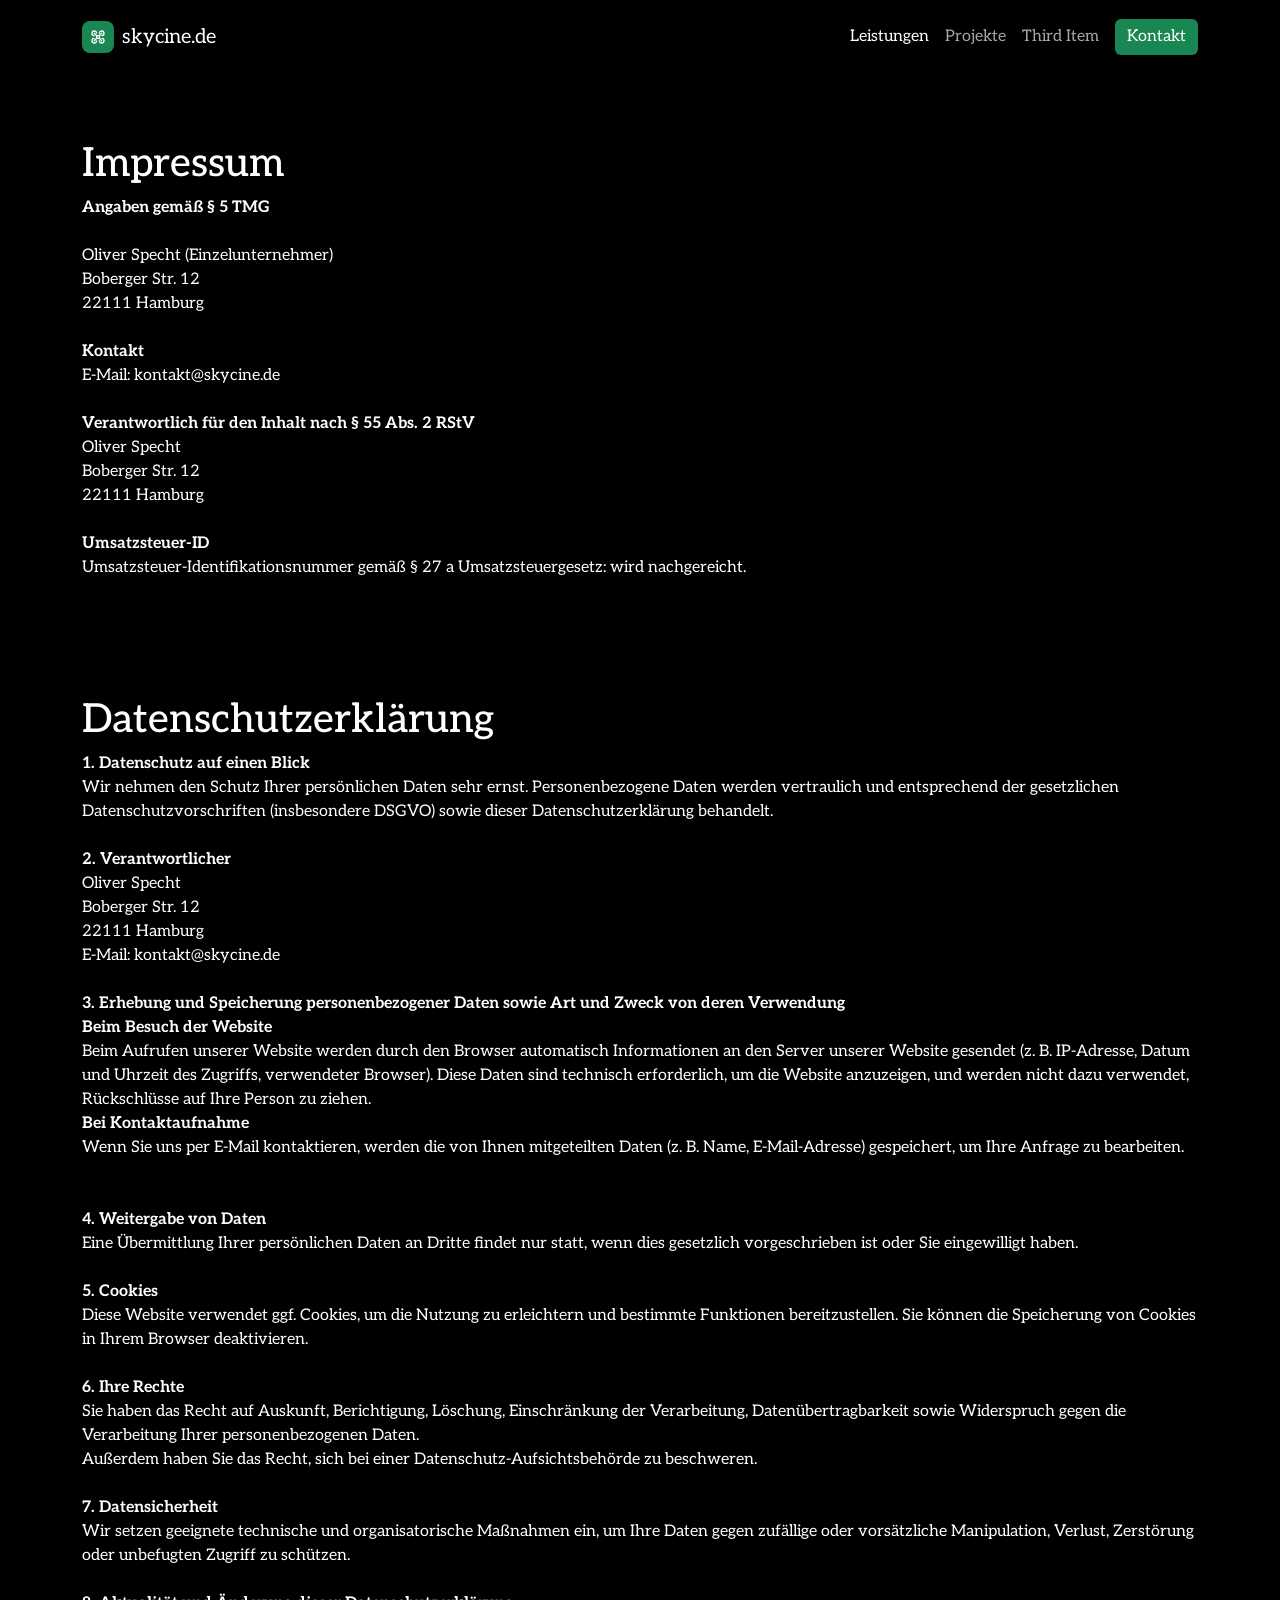
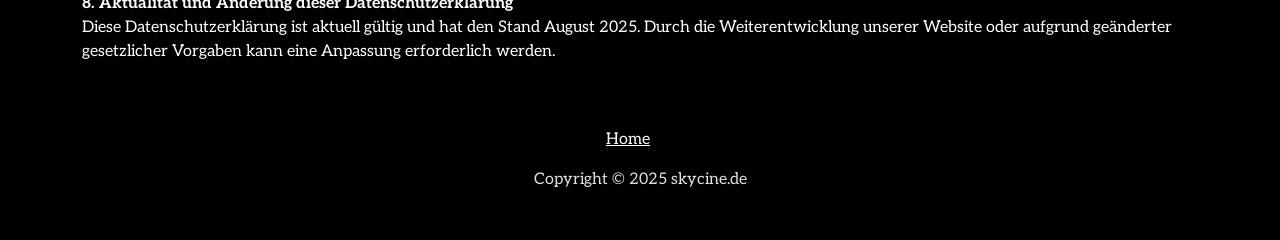
==== impressum.html @ 8486cd37 "Update" ====
<!DOCTYPE html>
<html data-bs-theme="light" lang="en">

<head>
    <meta charset="utf-8">
    <meta name="viewport" content="width=device-width, initial-scale=1.0, shrink-to-fit=no">
    <title>skycine</title>
    <link rel="stylesheet" href="assets/bootstrap/css/bootstrap.min.css">
    <link rel="stylesheet" href="https://fonts.googleapis.com/css?family=Aleo:300,400,500,600,700,800,900&amp;display=swap">
    <link rel="stylesheet" href="assets/css/Navbar-Right-Links-icons.css">
    <link rel="stylesheet" href="assets/css/styles.css">
</head>

<body>
    <nav class="navbar navbar-expand-md py-3" style="--bs-body-color: #ffffff;">
        <div class="container"><a class="navbar-brand d-flex align-items-center" href="index.html"><span class="bs-icon-sm bs-icon-rounded bs-icon-primary d-flex justify-content-center align-items-center me-2 bs-icon" style="background: var(--bs-success);"><svg xmlns="http://www.w3.org/2000/svg" width="1em" height="1em" viewBox="0 0 24 24" stroke-width="2" stroke="currentColor" fill="none" stroke-linecap="round" stroke-linejoin="round" class="icon icon-tabler icon-tabler-drone">
                        <path stroke="none" d="M0 0h24v24H0z" fill="none"></path>
                        <path d="M10 10h4v4h-4z"></path>
                        <path d="M10 10l-3.5 -3.5"></path>
                        <path d="M9.96 6a3.5 3.5 0 1 0 -3.96 3.96"></path>
                        <path d="M14 10l3.5 -3.5"></path>
                        <path d="M18 9.96a3.5 3.5 0 1 0 -3.96 -3.96"></path>
                        <path d="M14 14l3.5 3.5"></path>
                        <path d="M14.04 18a3.5 3.5 0 1 0 3.96 -3.96"></path>
                        <path d="M10 14l-3.5 3.5"></path>
                        <path d="M6 14.04a3.5 3.5 0 1 0 3.96 3.96"></path>
                    </svg></span><span style="--bs-body-color: #ffffff;"><span style="color: rgb(255, 255, 255);">skycine.de</span></span></a><button data-bs-toggle="collapse" class="navbar-toggler" data-bs-target="#navcol-2"><span class="visually-hidden">Toggle navigation</span><span class="navbar-toggler-icon"></span></button>
            <div class="collapse navbar-collapse" id="navcol-2">
                <ul class="navbar-nav ms-auto">
                    <li class="nav-item"><a class="nav-link active" style="color: rgb(255,255,255);" href="index.html">Leistungen</a></li>
                    <li class="nav-item"><a class="nav-link" href="index.html" style="color: rgba(255,255,255,0.65);">Projekte</a></li>
                    <li class="nav-item"><a class="nav-link" href="index.html" style="color: rgba(255,255,255,0.65);">Third Item</a></li>
                </ul><a class="btn btn-primary ms-md-2" role="button" style="background: var(--bs-success);border-style: none;" href="index.html">Kontakt</a>
            </div>
        </div>
    </nav>
    <section style="height: 50px;">
        <div class="container">
            <h1 class="ms-0 ps-0 pe-0 pb-0"></h1>
            <p class="ps-0 pe-0 pb-0"></p>
        </div>
    </section>
    <section>
        <div class="container">
            <h1 class="ms-0 ps-0 pe-0 pb-0">Impressum</h1>
            <p class="ps-0 pe-0 pb-0"><strong>Angaben gemäß § 5 TMG</strong><br><br>Oliver Specht (Einzelunternehmer)<br>Boberger Str. 12<br>22111 Hamburg<br><br><strong>Kontakt</strong><br>E-Mail: kontakt@skycine.de<br><br><strong>Verantwortlich für den Inhalt nach § 55 Abs. 2 RStV</strong><br>Oliver Specht<br>Boberger Str. 12<br>22111 Hamburg<br><br><strong>Umsatzsteuer-ID</strong><br>Umsatzsteuer-Identifikationsnummer gemäß § 27 a Umsatzsteuergesetz: wird nachgereicht.</p>
        </div>
    </section>
    <section>
        <div class="container" style="height: 100px;">
            <h1 class="ps-0 pe-0"></h1>
            <p class="ps-0 pe-0"></p>
        </div>
    </section>
    <section>
        <div class="container">
            <h1 class="ps-0 pe-0">Datenschutzerklärung</h1>
            <p class="ps-0 pe-0"><strong>1. Datenschutz auf einen Blick</strong><br>Wir nehmen den Schutz Ihrer persönlichen Daten sehr ernst. Personenbezogene Daten werden vertraulich und entsprechend der gesetzlichen Datenschutzvorschriften (insbesondere DSGVO) sowie dieser Datenschutzerklärung behandelt.<br><br><strong>2. Verantwortlicher</strong><br>Oliver Specht<br>Boberger Str. 12<br>22111 Hamburg<br>E-Mail: kontakt@skycine.de<br><br><strong>3. Erhebung und Speicherung personenbezogener Daten sowie Art und Zweck von deren Verwendung</strong><br> <strong>Beim Besuch der Website</strong><br>Beim Aufrufen unserer Website werden durch den Browser automatisch Informationen an den Server unserer Website gesendet (z. B. IP-Adresse, Datum und Uhrzeit des Zugriffs, verwendeter Browser). Diese Daten sind technisch erforderlich, um die Website anzuzeigen, und werden nicht dazu verwendet, Rückschlüsse auf Ihre Person zu ziehen.<br><strong>Bei Kontaktaufnahme</strong><br>Wenn Sie uns per E-Mail kontaktieren, werden die von Ihnen mitgeteilten Daten (z. B. Name, E-Mail-Adresse) gespeichert, um Ihre Anfrage zu bearbeiten.<br><br><br><strong>4. Weitergabe von Daten</strong><br>Eine Übermittlung Ihrer persönlichen Daten an Dritte findet nur statt, wenn dies gesetzlich vorgeschrieben ist oder Sie eingewilligt haben.<br><br><strong>5. Cookies</strong><br>Diese Website verwendet ggf. Cookies, um die Nutzung zu erleichtern und bestimmte Funktionen bereitzustellen. Sie können die Speicherung von Cookies in Ihrem Browser deaktivieren.<br><br><strong>6. Ihre Rechte</strong><br>Sie haben das Recht auf Auskunft, Berichtigung, Löschung, Einschränkung der Verarbeitung, Datenübertragbarkeit sowie Widerspruch gegen die Verarbeitung Ihrer personenbezogenen Daten.<br>Außerdem haben Sie das Recht, sich bei einer Datenschutz-Aufsichtsbehörde zu beschweren.<br><br><strong>7. Datensicherheit</strong><br>Wir setzen geeignete technische und organisatorische Maßnahmen ein, um Ihre Daten gegen zufällige oder vorsätzliche Manipulation, Verlust, Zerstörung oder unbefugten Zugriff zu schützen.<br><br><strong>8. Aktualität und Änderung dieser Datenschutzerklärung</strong><br>Diese Datenschutzerklärung ist aktuell gültig und hat den Stand August 2025. Durch die Weiterentwicklung unserer Website oder aufgrund geänderter gesetzlicher Vorgaben kann eine Anpassung erforderlich werden.</p>
        </div>
    </section>
    <footer class="text-center" data-bs-theme="dark" style="--bs-body-bg: rgb(0,0,0);--bs-body-color: #ffffff;">
        <div class="container py-4 py-lg-5">
            <ul class="list-inline">
                <li class="list-inline-item me-4"><a class="link-body-emphasis" href="index.html">Home</a></li>
            </ul>
            <p class="text-body mb-0">Copyright © 2025 skycine.de</p>
        </div>
    </footer>
    <script src="assets/bootstrap/js/bootstrap.min.js"></script>
    <script src="assets/js/bs-init.js"></script>
</body>

</html>
---- assets/css/Navbar-Right-Links-icons.css ----
.bs-icon {
  --bs-icon-size: .75rem;
  display: flex;
  flex-shrink: 0;
  justify-content: center;
  align-items: center;
  font-size: var(--bs-icon-size);
  width: calc(var(--bs-icon-size) * 2);
  height: calc(var(--bs-icon-size) * 2);
  color: var(--bs-primary);
}

.bs-icon-xs {
  --bs-icon-size: 1rem;
  width: calc(var(--bs-icon-size) * 1.5);
  height: calc(var(--bs-icon-size) * 1.5);
}

.bs-icon-sm {
  --bs-icon-size: 1rem;
}

.bs-icon-md {
  --bs-icon-size: 1.5rem;
}

.bs-icon-lg {
  --bs-icon-size: 2rem;
}

.bs-icon-xl {
  --bs-icon-size: 2.5rem;
}

.bs-icon.bs-icon-primary {
  color: var(--bs-white);
  background: var(--bs-primary);
}

.bs-icon.bs-icon-primary-light {
  color: var(--bs-primary);
  background: rgba(var(--bs-primary-rgb), .2);
}

.bs-icon.bs-icon-semi-white {
  color: var(--bs-primary);
  background: rgba(255, 255, 255, .5);
}

.bs-icon.bs-icon-rounded {
  border-radius: .5rem;
}

.bs-icon.bs-icon-circle {
  border-radius: 50%;
}
---- assets/css/styles.css ----
body {
  font-family: Aleo, serif;
  --bs-body-color: #ffffff;
  --bs-body-bg: #000000;
}

footer {
}
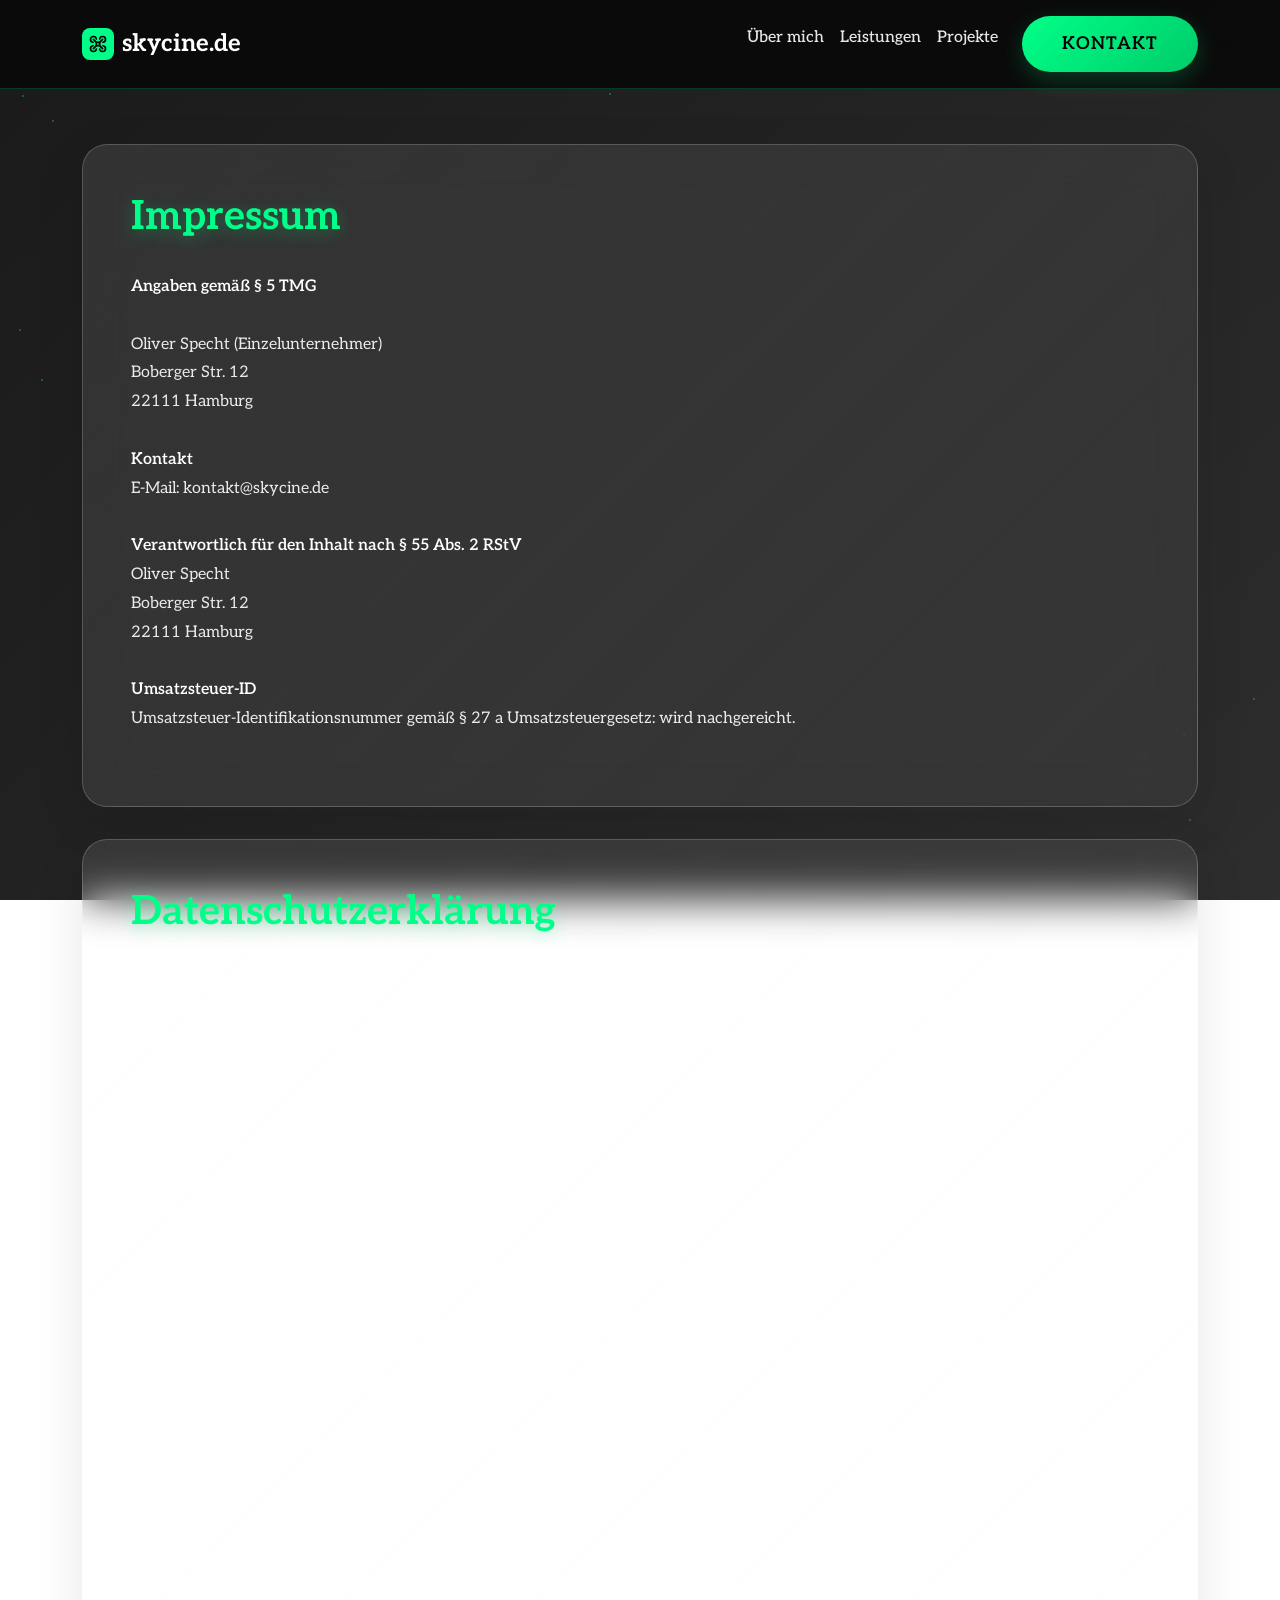
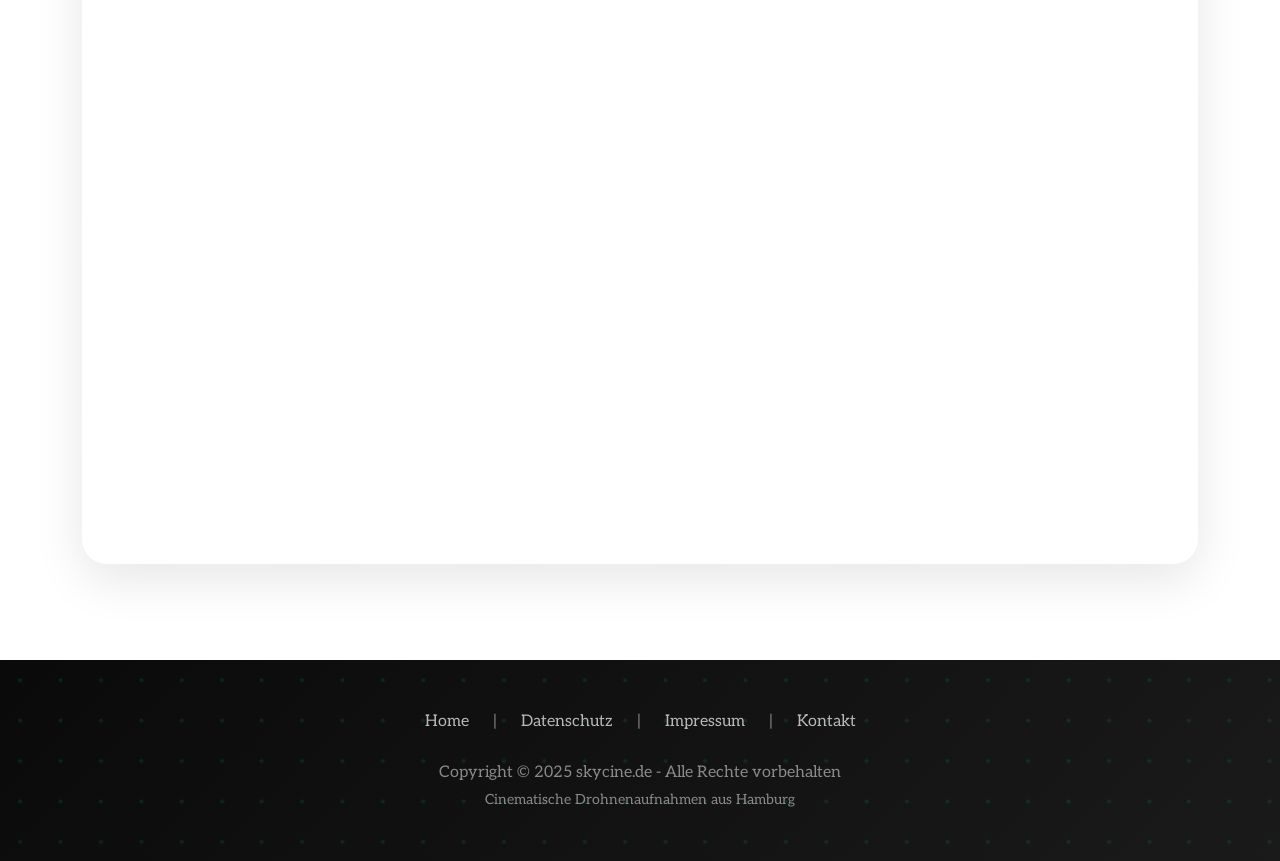
==== commit f0543964: "update" ====
--- a/impressum.html
+++ b/impressum.html
@@ -1,73 +1,464 @@
 <!DOCTYPE html>
-<html data-bs-theme="light" lang="en">
-
+<html lang="de" data-bs-theme="light">
 <head>
-    <meta charset="utf-8">
-    <meta name="viewport" content="width=device-width, initial-scale=1.0, shrink-to-fit=no">
-    <title>skycine</title>
-    <link rel="stylesheet" href="assets/bootstrap/css/bootstrap.min.css">
-    <link rel="stylesheet" href="https://fonts.googleapis.com/css?family=Aleo:300,400,500,600,700,800,900&amp;display=swap">
-    <link rel="stylesheet" href="assets/css/Navbar-Right-Links-icons.css">
-    <link rel="stylesheet" href="assets/css/styles.css">
+  <meta charset="utf-8">
+  <meta name="viewport" content="width=device-width, initial-scale=1.0">
+  <title>Impressum & Datenschutz - skycine.de</title>
+  <link rel="stylesheet" href="assets/bootstrap/css/bootstrap.min.css">
+  <link rel="stylesheet" href="https://fonts.googleapis.com/css?family=Aleo:300,400,500,600,700,800,900&display=swap">
+  <link rel="stylesheet" href="assets/fonts/simple-line-icons.min.css">
+  <link rel="stylesheet" href="assets/css/Navbar-Right-Links-icons.css">
+  <link rel="stylesheet" href="assets/css/styles.css">
+  <!-- AOS Animation Library -->
+  <link href="https://unpkg.com/aos@2.3.1/dist/aos.css" rel="stylesheet">
+  <style>
+    :root {
+      --brand-green: #00ff88;
+      --brand-green-dark: #00cc6a;
+      --brand-dark: #0a0a0a;
+      --brand-light: #ffffff;
+      --gradient-primary: linear-gradient(135deg, #667eea 0%, #764ba2 100%);
+      --gradient-secondary: linear-gradient(135deg, #f093fb 0%, #f5576c 100%);
+      --gradient-hero: linear-gradient(135deg, rgba(0,255,136,0.9) 0%, rgba(102,126,234,0.8) 100%);
+    }
+
+    * {
+      margin: 0;
+      padding: 0;
+      box-sizing: border-box;
+    }
+
+    html { 
+      scroll-behavior: smooth; 
+      overflow-x: hidden;
+    }
+    
+    body { 
+      padding-top: 80px; 
+      font-family: 'Aleo', serif; 
+      line-height: 1.7;
+      overflow-x: hidden;
+      background: linear-gradient(135deg, #1a1a1a 0%, #2d2d2d 100%);
+      background-attachment: fixed;
+      color: #ffffff;
+    }
+
+    /* Floating particles background */
+    .particles {
+      position: fixed;
+      top: 0;
+      left: 0;
+      width: 100%;
+      height: 100%;
+      pointer-events: none;
+      z-index: -1;
+    }
+
+    .particle {
+      position: absolute;
+      width: 2px;
+      height: 2px;
+      background: rgba(0, 255, 136, 0.4);
+      border-radius: 50%;
+      animation: float 8s ease-in-out infinite;
+    }
+
+    @keyframes float {
+      0%, 100% { transform: translateY(0px) rotate(0deg); opacity: 0; }
+      50% { transform: translateY(-100px) rotate(180deg); opacity: 0.3; }
+    }
+
+    /* Anchor offset so fixed navbar doesn't cover headings */
+    section { scroll-margin-top: 100px; }
+
+    /* ENHANCED NAVBAR */
+    .navbar { 
+      background: rgba(10, 10, 10, 0.95) !important;
+      backdrop-filter: blur(20px);
+      border-bottom: 1px solid rgba(0, 255, 136, 0.2);
+      transition: all 0.3s ease;
+    }
+    
+    .navbar.scrolled {
+      background: rgba(10, 10, 10, 0.98) !important;
+      box-shadow: 0 8px 32px rgba(0, 0, 0, 0.3);
+    }
+
+    .navbar .nav-link { 
+      color: #ffffff; 
+      opacity: .9; 
+      position: relative;
+      transition: all 0.3s ease;
+      font-weight: 500;
+    }
+
+    .navbar .nav-link::after {
+      content: '';
+      position: absolute;
+      width: 0;
+      height: 2px;
+      bottom: -5px;
+      left: 50%;
+      background: var(--brand-green);
+      transition: all 0.3s ease;
+      transform: translateX(-50%);
+    }
+    
+    .navbar .nav-link:hover, .navbar .nav-link:focus { 
+      opacity: 1; 
+      color: var(--brand-green);
+    }
+
+    .navbar .nav-link:hover::after {
+      width: 100%;
+    }
+
+    .navbar-brand {
+      font-weight: 700;
+      font-size: 1.5rem;
+      transition: all 0.3s ease;
+      color: #ffffff !important;
+    }
+
+    .navbar-brand:hover {
+      transform: scale(1.05);
+    }
+
+    /* ENHANCED BUTTONS */
+    .btn-enhanced {
+      background: linear-gradient(135deg, var(--brand-green) 0%, var(--brand-green-dark) 100%);
+      border: none;
+      padding: 15px 40px;
+      font-size: 1.1rem;
+      font-weight: 600;
+      border-radius: 50px;
+      position: relative;
+      overflow: hidden;
+      transition: all 0.3s ease;
+      box-shadow: 0 8px 25px rgba(0, 255, 136, 0.2);
+      text-transform: uppercase;
+      letter-spacing: 1px;
+      color: #000;
+    }
+
+    .btn-enhanced::before {
+      content: '';
+      position: absolute;
+      top: 0;
+      left: -100%;
+      width: 100%;
+      height: 100%;
+      background: linear-gradient(90deg, transparent, rgba(255,255,255,0.3), transparent);
+      transition: all 0.5s ease;
+    }
+
+    .btn-enhanced:hover::before {
+      left: 100%;
+    }
+
+    .btn-enhanced:hover {
+      transform: translateY(-3px);
+      box-shadow: 0 12px 35px rgba(0, 255, 136, 0.3);
+      color: #000;
+    }
+
+    /* GLASSMORPHISM CARDS */
+    .glass-card {
+      background: rgba(255, 255, 255, 0.05);
+      backdrop-filter: blur(15px);
+      border: 1px solid rgba(255, 255, 255, 0.1);
+      border-radius: 20px;
+      padding: 2rem;
+      transition: all 0.3s ease;
+      box-shadow: 0 8px 32px rgba(0, 0, 0, 0.3);
+    }
+
+    .glass-card:hover {
+      transform: translateY(-5px);
+      box-shadow: 0 15px 40px rgba(0, 0, 0, 0.4);
+      background: rgba(255, 255, 255, 0.08);
+    }
+
+    /* CONTENT STYLING */
+    .content-section {
+      min-height: calc(100vh - 160px);
+      padding: 4rem 0;
+    }
+
+    .content-card {
+      background: linear-gradient(135deg, rgba(255,255,255,0.1) 0%, rgba(255,255,255,0.05) 100%);
+      backdrop-filter: blur(20px);
+      border: 1px solid rgba(255,255,255,0.2);
+      border-radius: 25px;
+      padding: 3rem;
+      box-shadow: 0 15px 50px rgba(0, 0, 0, 0.1);
+      transition: all 0.3s ease;
+      margin-bottom: 2rem;
+    }
+
+    .content-card:hover {
+      transform: translateY(-5px);
+      box-shadow: 0 25px 70px rgba(0, 0, 0, 0.15);
+    }
+
+    .content-card h1 {
+      color: var(--brand-green);
+      font-weight: 700;
+      margin-bottom: 2rem;
+      font-size: 2.5rem;
+      text-shadow: 0 4px 18px rgba(0,255,136,0.3);
+    }
+
+    .content-card h2 {
+      color: var(--brand-green);
+      font-weight: 600;
+      margin-top: 2rem;
+      margin-bottom: 1rem;
+    }
+
+    .content-card p {
+      color: rgba(255,255,255,0.9);
+      line-height: 1.8;
+      margin-bottom: 1.5rem;
+    }
+
+    .content-card strong {
+      color: #ffffff;
+      font-weight: 600;
+    }
+
+    /* Loading Overlay */
+    .loading-overlay {
+      position: fixed;
+      top: 0;
+      left: 0;
+      width: 100%;
+      height: 100%;
+      background: linear-gradient(135deg, #1a1a1a 0%, #2d2d2d 100%);
+      z-index: 9999;
+      display: flex;
+      align-items: center;
+      justify-content: center;
+      opacity: 1;
+      transition: opacity 0.5s ease;
+    }
+
+    .loading-overlay.hidden {
+      opacity: 0;
+      pointer-events: none;
+    }
+
+    .loader {
+      width: 50px;
+      height: 50px;
+      border: 3px solid rgba(255,255,255,0.3);
+      border-top: 3px solid var(--brand-green);
+      border-radius: 50%;
+      animation: spin 1s linear infinite;
+    }
+
+    @keyframes spin {
+      0% { transform: rotate(0deg); }
+      100% { transform: rotate(360deg); }
+    }
+
+    /* FOOTER */
+    footer {
+      background: linear-gradient(135deg, #0a0a0a 0%, #1a1a1a 100%);
+      position: relative;
+      overflow: hidden;
+    }
+
+    footer::before {
+      content: '';
+      position: absolute;
+      top: 0;
+      left: 0;
+      right: 0;
+      bottom: 0;
+      background: url('data:image/svg+xml,<svg xmlns="http://www.w3.org/2000/svg" viewBox="0 0 100 100"><defs><pattern id="dots" width="20" height="20" patternUnits="userSpaceOnUse"><circle cx="10" cy="10" r="1" fill="%2300ff88" opacity="0.1"/></pattern></defs><rect width="100" height="100" fill="url(%23dots)"/></svg>');
+      z-index: 0;
+    }
+
+    footer .container {
+      position: relative;
+      z-index: 1;
+    }
+
+    footer a {
+      color: rgba(255,255,255,0.7);
+      text-decoration: none;
+      transition: all 0.3s ease;
+    }
+
+    footer a:hover {
+      color: var(--brand-green);
+    }
+
+    /* RESPONSIVE IMPROVEMENTS */
+    @media (max-width: 768px) {
+      .content-card {
+        padding: 2rem 1.5rem;
+      }
+      
+      .content-card h1 {
+        font-size: 2rem;
+      }
+      
+      .btn-enhanced {
+        padding: 12px 30px;
+        font-size: 1rem;
+      }
+    }
+  </style>
 </head>
-
 <body>
-    <nav class="navbar navbar-expand-md py-3" style="--bs-body-color: #ffffff;">
-        <div class="container"><a class="navbar-brand d-flex align-items-center" href="index.html"><span class="bs-icon-sm bs-icon-rounded bs-icon-primary d-flex justify-content-center align-items-center me-2 bs-icon" style="background: var(--bs-success);"><svg xmlns="http://www.w3.org/2000/svg" width="1em" height="1em" viewBox="0 0 24 24" stroke-width="2" stroke="currentColor" fill="none" stroke-linecap="round" stroke-linejoin="round" class="icon icon-tabler icon-tabler-drone">
-                        <path stroke="none" d="M0 0h24v24H0z" fill="none"></path>
-                        <path d="M10 10h4v4h-4z"></path>
-                        <path d="M10 10l-3.5 -3.5"></path>
-                        <path d="M9.96 6a3.5 3.5 0 1 0 -3.96 3.96"></path>
-                        <path d="M14 10l3.5 -3.5"></path>
-                        <path d="M18 9.96a3.5 3.5 0 1 0 -3.96 -3.96"></path>
-                        <path d="M14 14l3.5 3.5"></path>
-                        <path d="M14.04 18a3.5 3.5 0 1 0 3.96 -3.96"></path>
-                        <path d="M10 14l-3.5 3.5"></path>
-                        <path d="M6 14.04a3.5 3.5 0 1 0 3.96 3.96"></path>
-                    </svg></span><span style="--bs-body-color: #ffffff;"><span style="color: rgb(255, 255, 255);">skycine.de</span></span></a><button data-bs-toggle="collapse" class="navbar-toggler" data-bs-target="#navcol-2"><span class="visually-hidden">Toggle navigation</span><span class="navbar-toggler-icon"></span></button>
-            <div class="collapse navbar-collapse" id="navcol-2">
-                <ul class="navbar-nav ms-auto">
-                    <li class="nav-item"><a class="nav-link active" style="color: rgb(255,255,255);" href="index.html">Leistungen</a></li>
-                    <li class="nav-item"><a class="nav-link" href="index.html" style="color: rgba(255,255,255,0.65);">Projekte</a></li>
-                    <li class="nav-item"><a class="nav-link" href="index.html" style="color: rgba(255,255,255,0.65);">Third Item</a></li>
-                </ul><a class="btn btn-primary ms-md-2" role="button" style="background: var(--bs-success);border-style: none;" href="index.html">Kontakt</a>
+  <!-- Loading Overlay -->
+  <div class="loading-overlay" id="loadingOverlay">
+    <div class="loader"></div>
+  </div>
+
+  <!-- Floating Particles -->
+  <div class="particles" id="particles"></div>
+
+  <!-- Enhanced Navbar -->
+  <nav class="navbar navbar-expand-md navbar-dark py-3 fixed-top" id="mainNavbar">
+    <div class="container">
+      <a class="navbar-brand d-flex align-items-center" href="index.html" data-aos="fade-right">
+        <span class="bs-icon-sm bs-icon-rounded bs-icon-primary d-flex justify-content-center align-items-center me-2 bs-icon" style="background: var(--brand-green); color: #000;">
+          <svg xmlns="http://www.w3.org/2000/svg" width="20" height="20" viewBox="0 0 24 24" stroke-width="2" stroke="currentColor" fill="none" stroke-linecap="round" stroke-linejoin="round" class="icon icon-tabler icon-tabler-drone">
+            <path stroke="none" d="M0 0h24v24H0z" fill="none"></path>
+            <path d="M10 10h4v4h-4z"></path>
+            <path d="M10 10l-3.5 -3.5"></path>
+            <path d="M9.96 6a3.5 3.5 0 1 0 -3.96 3.96"></path>
+            <path d="M14 10l3.5 -3.5"></path>
+            <path d="M18 9.96a3.5 3.5 0 1 0 -3.96 -3.96"></path>
+            <path d="M14 14l3.5 3.5"></path>
+            <path d="M14.04 18a3.5 3.5 0 1 0 3.96 -3.96"></path>
+            <path d="M10 14l-3.5 3.5"></path>
+            <path d="M6 14.04a3.5 3.5 0 1 0 3.96 3.96"></path>
+          </svg>
+        </span>
+        <span>skycine.de</span>
+      </a>
+      <button class="navbar-toggler" type="button" data-bs-toggle="collapse" data-bs-target="#navbarNav">
+        <span class="navbar-toggler-icon"></span>
+      </button>
+      <div class="collapse navbar-collapse" id="navbarNav">
+        <ul class="navbar-nav ms-auto" data-aos="fade-left">
+          <li class="nav-item"><a class="nav-link" href="index.html#ueber-uns">Über mich</a></li>
+          <li class="nav-item"><a class="nav-link" href="index.html#leistungen">Leistungen</a></li>
+          <li class="nav-item"><a class="nav-link" href="index.html#projekte">Projekte</a></li>
+          <li class="nav-item"><a class="btn btn-enhanced ms-md-3" href="index.html#kontakt">Kontakt</a></li>
+        </ul>
+      </div>
+    </div>
+  </nav>
+
+  <!-- Content Section -->
+  <section class="content-section">
+    <div class="container">
+      <div class="content-card" data-aos="fade-up">
+        <h1>Impressum</h1>
+        <p><strong>Angaben gemäß § 5 TMG</strong><br><br>Oliver Specht (Einzelunternehmer)<br>Boberger Str. 12<br>22111 Hamburg<br><br><strong>Kontakt</strong><br>E-Mail: kontakt@skycine.de<br><br><strong>Verantwortlich für den Inhalt nach § 55 Abs. 2 RStV</strong><br>Oliver Specht<br>Boberger Str. 12<br>22111 Hamburg<br><br><strong>Umsatzsteuer-ID</strong><br>Umsatzsteuer-Identifikationsnummer gemäß § 27 a Umsatzsteuergesetz: wird nachgereicht.</p>
+      </div>
+
+      <div class="content-card" data-aos="fade-up" data-aos-delay="200">
+        <h1>Datenschutzerklärung</h1>
+        <p><strong>1. Datenschutz auf einen Blick</strong><br>Wir nehmen den Schutz Ihrer persönlichen Daten sehr ernst. Personenbezogene Daten werden vertraulich und entsprechend der gesetzlichen Datenschutzvorschriften (insbesondere DSGVO) sowie dieser Datenschutzerklärung behandelt.<br><br><strong>2. Verantwortlicher</strong><br>Oliver Specht<br>Boberger Str. 12<br>22111 Hamburg<br>E-Mail: kontakt@skycine.de<br><br><strong>3. Erhebung und Speicherung personenbezogener Daten sowie Art und Zweck von deren Verwendung</strong><br> <strong>Beim Besuch der Website</strong><br>Beim Aufrufen unserer Website werden durch den Browser automatisch Informationen an den Server unserer Website gesendet (z. B. IP-Adresse, Datum und Uhrzeit des Zugriffs, verwendeter Browser). Diese Daten sind technisch erforderlich, um die Website anzuzeigen, und werden nicht dazu verwendet, Rückschlüsse auf Ihre Person zu ziehen.<br><strong>Bei Kontaktaufnahme</strong><br>Wenn Sie uns per E-Mail kontaktieren, werden die von Ihnen mitgeteilten Daten (z. B. Name, E-Mail-Adresse) gespeichert, um Ihre Anfrage zu bearbeiten.<br><br><br><strong>4. Weitergabe von Daten</strong><br>Eine Übermittlung Ihrer persönlichen Daten an Dritte findet nur statt, wenn dies gesetzlich vorgeschrieben ist oder Sie eingewilligt haben.<br><br><strong>5. Cookies</strong><br>Diese Website verwendet ggf. Cookies, um die Nutzung zu erleichtern und bestimmte Funktionen bereitzustellen. Sie können die Speicherung von Cookies in Ihrem Browser deaktivieren.<br><br><strong>6. Ihre Rechte</strong><br>Sie haben das Recht auf Auskunft, Berichtigung, Löschung, Einschränkung der Verarbeitung, Datenübertragbarkeit sowie Widerspruch gegen die Verarbeitung Ihrer personenbezogenen Daten.<br>Außerdem haben Sie das Recht, sich bei einer Datenschutz-Aufsichtsbehörde zu beschweren.<br><br><strong>7. Datensicherheit</strong><br>Wir setzen geeignete technische und organisatorische Maßnahmen ein, um Ihre Daten gegen zufällige oder vorsätzliche Manipulation, Verlust, Zerstörung oder unbefugten Zugriff zu schützen.<br><br><strong>8. Aktualität und Änderung dieser Datenschutzerklärung</strong><br>Diese Datenschutzerklärung ist aktuell gültig und hat den Stand August 2025. Durch die Weiterentwicklung unserer Website oder aufgrund geänderter gesetzlicher Vorgaben kann eine Anpassung erforderlich werden.</p>
+      </div>
+    </div>
+  </section>
+
+  <!-- Enhanced Footer -->
+  <footer class="text-center py-5">
+    <div class="container">
+      <div class="row">
+        <div class="col-12">
+          <div class="mb-4" data-aos="fade-up" data-aos-delay="100">
+            <div class="d-flex justify-content-center flex-wrap gap-4">
+              <a href="index.html">Home</a>
+              <span class="text-white-50">|</span>
+              <a href="impressum.html">Datenschutz</a>
+              <span class="text-white-50">|</span>
+              <a href="impressum.html">Impressum</a>
+              <span class="text-white-50">|</span>
+              <a href="index.html#kontakt">Kontakt</a>
             </div>
+          </div>
+          <p class="text-white-50 mb-0" data-aos="fade-up" data-aos-delay="200">
+            Copyright © 2025 skycine.de - Alle Rechte vorbehalten<br>
+            <small>Cinematische Drohnenaufnahmen aus Hamburg</small>
+          </p>
         </div>
-    </nav>
-    <section style="height: 50px;">
-        <div class="container">
-            <h1 class="ms-0 ps-0 pe-0 pb-0"></h1>
-            <p class="ps-0 pe-0 pb-0"></p>
-        </div>
-    </section>
-    <section>
-        <div class="container">
-            <h1 class="ms-0 ps-0 pe-0 pb-0">Impressum</h1>
-            <p class="ps-0 pe-0 pb-0"><strong>Angaben gemäß § 5 TMG</strong><br><br>Oliver Specht (Einzelunternehmer)<br>Boberger Str. 12<br>22111 Hamburg<br><br><strong>Kontakt</strong><br>E-Mail: kontakt@skycine.de<br><br><strong>Verantwortlich für den Inhalt nach § 55 Abs. 2 RStV</strong><br>Oliver Specht<br>Boberger Str. 12<br>22111 Hamburg<br><br><strong>Umsatzsteuer-ID</strong><br>Umsatzsteuer-Identifikationsnummer gemäß § 27 a Umsatzsteuergesetz: wird nachgereicht.</p>
-        </div>
-    </section>
-    <section>
-        <div class="container" style="height: 100px;">
-            <h1 class="ps-0 pe-0"></h1>
-            <p class="ps-0 pe-0"></p>
-        </div>
-    </section>
-    <section>
-        <div class="container">
-            <h1 class="ps-0 pe-0">Datenschutzerklärung</h1>
-            <p class="ps-0 pe-0"><strong>1. Datenschutz auf einen Blick</strong><br>Wir nehmen den Schutz Ihrer persönlichen Daten sehr ernst. Personenbezogene Daten werden vertraulich und entsprechend der gesetzlichen Datenschutzvorschriften (insbesondere DSGVO) sowie dieser Datenschutzerklärung behandelt.<br><br><strong>2. Verantwortlicher</strong><br>Oliver Specht<br>Boberger Str. 12<br>22111 Hamburg<br>E-Mail: kontakt@skycine.de<br><br><strong>3. Erhebung und Speicherung personenbezogener Daten sowie Art und Zweck von deren Verwendung</strong><br> <strong>Beim Besuch der Website</strong><br>Beim Aufrufen unserer Website werden durch den Browser automatisch Informationen an den Server unserer Website gesendet (z. B. IP-Adresse, Datum und Uhrzeit des Zugriffs, verwendeter Browser). Diese Daten sind technisch erforderlich, um die Website anzuzeigen, und werden nicht dazu verwendet, Rückschlüsse auf Ihre Person zu ziehen.<br><strong>Bei Kontaktaufnahme</strong><br>Wenn Sie uns per E-Mail kontaktieren, werden die von Ihnen mitgeteilten Daten (z. B. Name, E-Mail-Adresse) gespeichert, um Ihre Anfrage zu bearbeiten.<br><br><br><strong>4. Weitergabe von Daten</strong><br>Eine Übermittlung Ihrer persönlichen Daten an Dritte findet nur statt, wenn dies gesetzlich vorgeschrieben ist oder Sie eingewilligt haben.<br><br><strong>5. Cookies</strong><br>Diese Website verwendet ggf. Cookies, um die Nutzung zu erleichtern und bestimmte Funktionen bereitzustellen. Sie können die Speicherung von Cookies in Ihrem Browser deaktivieren.<br><br><strong>6. Ihre Rechte</strong><br>Sie haben das Recht auf Auskunft, Berichtigung, Löschung, Einschränkung der Verarbeitung, Datenübertragbarkeit sowie Widerspruch gegen die Verarbeitung Ihrer personenbezogenen Daten.<br>Außerdem haben Sie das Recht, sich bei einer Datenschutz-Aufsichtsbehörde zu beschweren.<br><br><strong>7. Datensicherheit</strong><br>Wir setzen geeignete technische und organisatorische Maßnahmen ein, um Ihre Daten gegen zufällige oder vorsätzliche Manipulation, Verlust, Zerstörung oder unbefugten Zugriff zu schützen.<br><br><strong>8. Aktualität und Änderung dieser Datenschutzerklärung</strong><br>Diese Datenschutzerklärung ist aktuell gültig und hat den Stand August 2025. Durch die Weiterentwicklung unserer Website oder aufgrund geänderter gesetzlicher Vorgaben kann eine Anpassung erforderlich werden.</p>
-        </div>
-    </section>
-    <footer class="text-center" data-bs-theme="dark" style="--bs-body-bg: rgb(0,0,0);--bs-body-color: #ffffff;">
-        <div class="container py-4 py-lg-5">
-            <ul class="list-inline">
-                <li class="list-inline-item me-4"><a class="link-body-emphasis" href="index.html">Home</a></li>
-            </ul>
-            <p class="text-body mb-0">Copyright © 2025 skycine.de</p>
-        </div>
-    </footer>
-    <script src="assets/bootstrap/js/bootstrap.min.js"></script>
-    <script src="assets/js/bs-init.js"></script>
+      </div>
+    </div>
+  </footer>
+
+  <!-- Scripts -->
+  <script src="assets/bootstrap/js/bootstrap.bundle.min.js"></script>
+  <script src="assets/js/smart-forms.min.js"></script>
+  <script src="assets/js/bs-init.js"></script>
+  <script src="https://unpkg.com/aos@2.3.1/dist/aos.js"></script>
+  
+  <script>
+    // Initialize AOS with enhanced settings
+    AOS.init({ 
+      duration: 900, 
+      once: true,
+      offset: 50,
+      easing: 'ease-out-cubic'
+    });
+
+    // Loading animation
+    window.addEventListener('load', function() {
+      setTimeout(() => {
+        document.getElementById('loadingOverlay').classList.add('hidden');
+      }, 800);
+    });
+
+    // Enhanced navbar scroll effect
+    const navbar = document.getElementById('mainNavbar');
+    window.addEventListener('scroll', function() {
+      if (window.scrollY > 100) {
+        navbar.classList.add('scrolled');
+      } else {
+        navbar.classList.remove('scrolled');
+      }
+    });
+
+    // Create floating particles
+    function createParticles() {
+      const particlesContainer = document.getElementById('particles');
+      const particleCount = 30;
+
+      for (let i = 0; i < particleCount; i++) {
+        const particle = document.createElement('div');
+        particle.className = 'particle';
+        particle.style.left = Math.random() * 100 + '%';
+        particle.style.top = Math.random() * 100 + '%';
+        particle.style.animationDelay = Math.random() * 8 + 's';
+        particle.style.animationDuration = (6 + Math.random() * 4) + 's';
+        particlesContainer.appendChild(particle);
+      }
+    }
+
+    // Initialize particles
+    createParticles();
+
+    // Smooth scrolling for anchor links
+    document.querySelectorAll('a[href^="#"]').forEach(anchor => {
+      anchor.addEventListener('click', function (e) {
+        e.preventDefault();
+        const target = document.querySelector(this.getAttribute('href'));
+        if (target) {
+          target.scrollIntoView({
+            behavior: 'smooth',
+            block: 'start'
+          });
+        }
+      });
+    });
+  </script>
 </body>
-
 </html>
